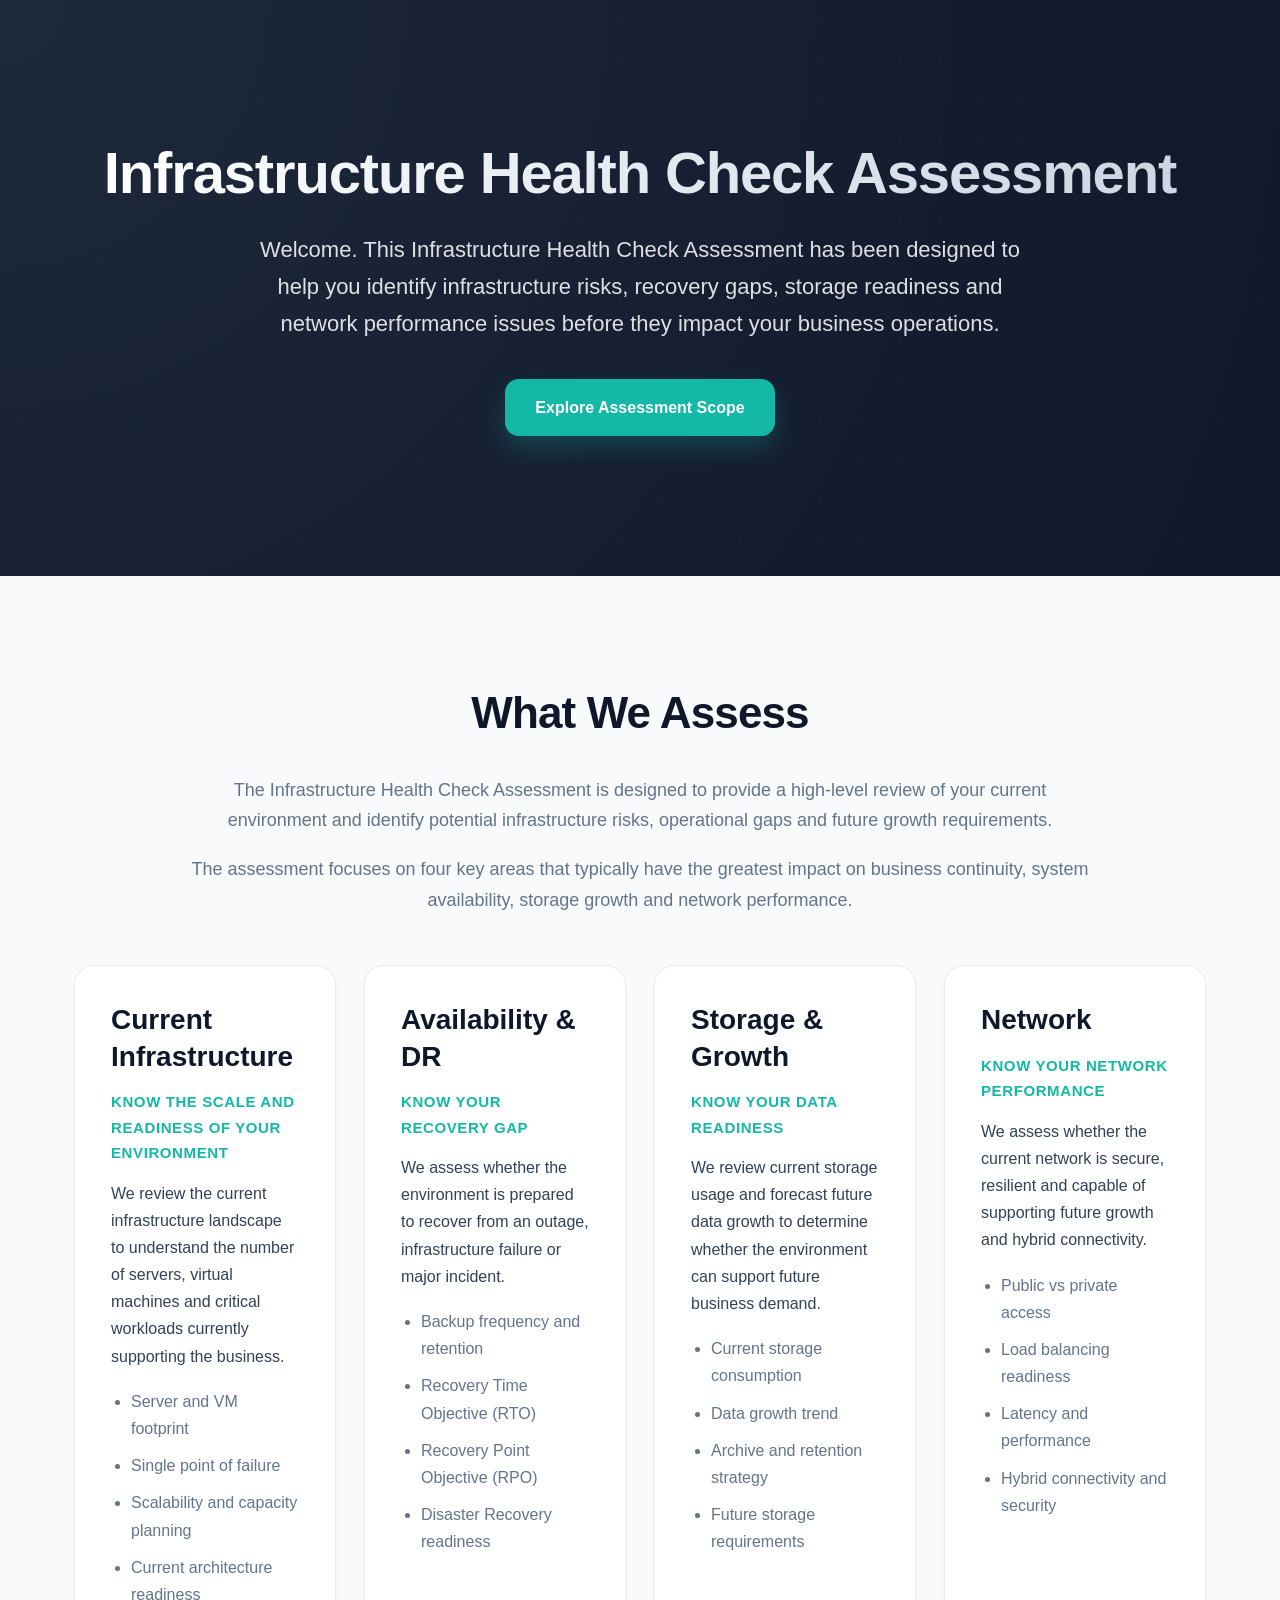
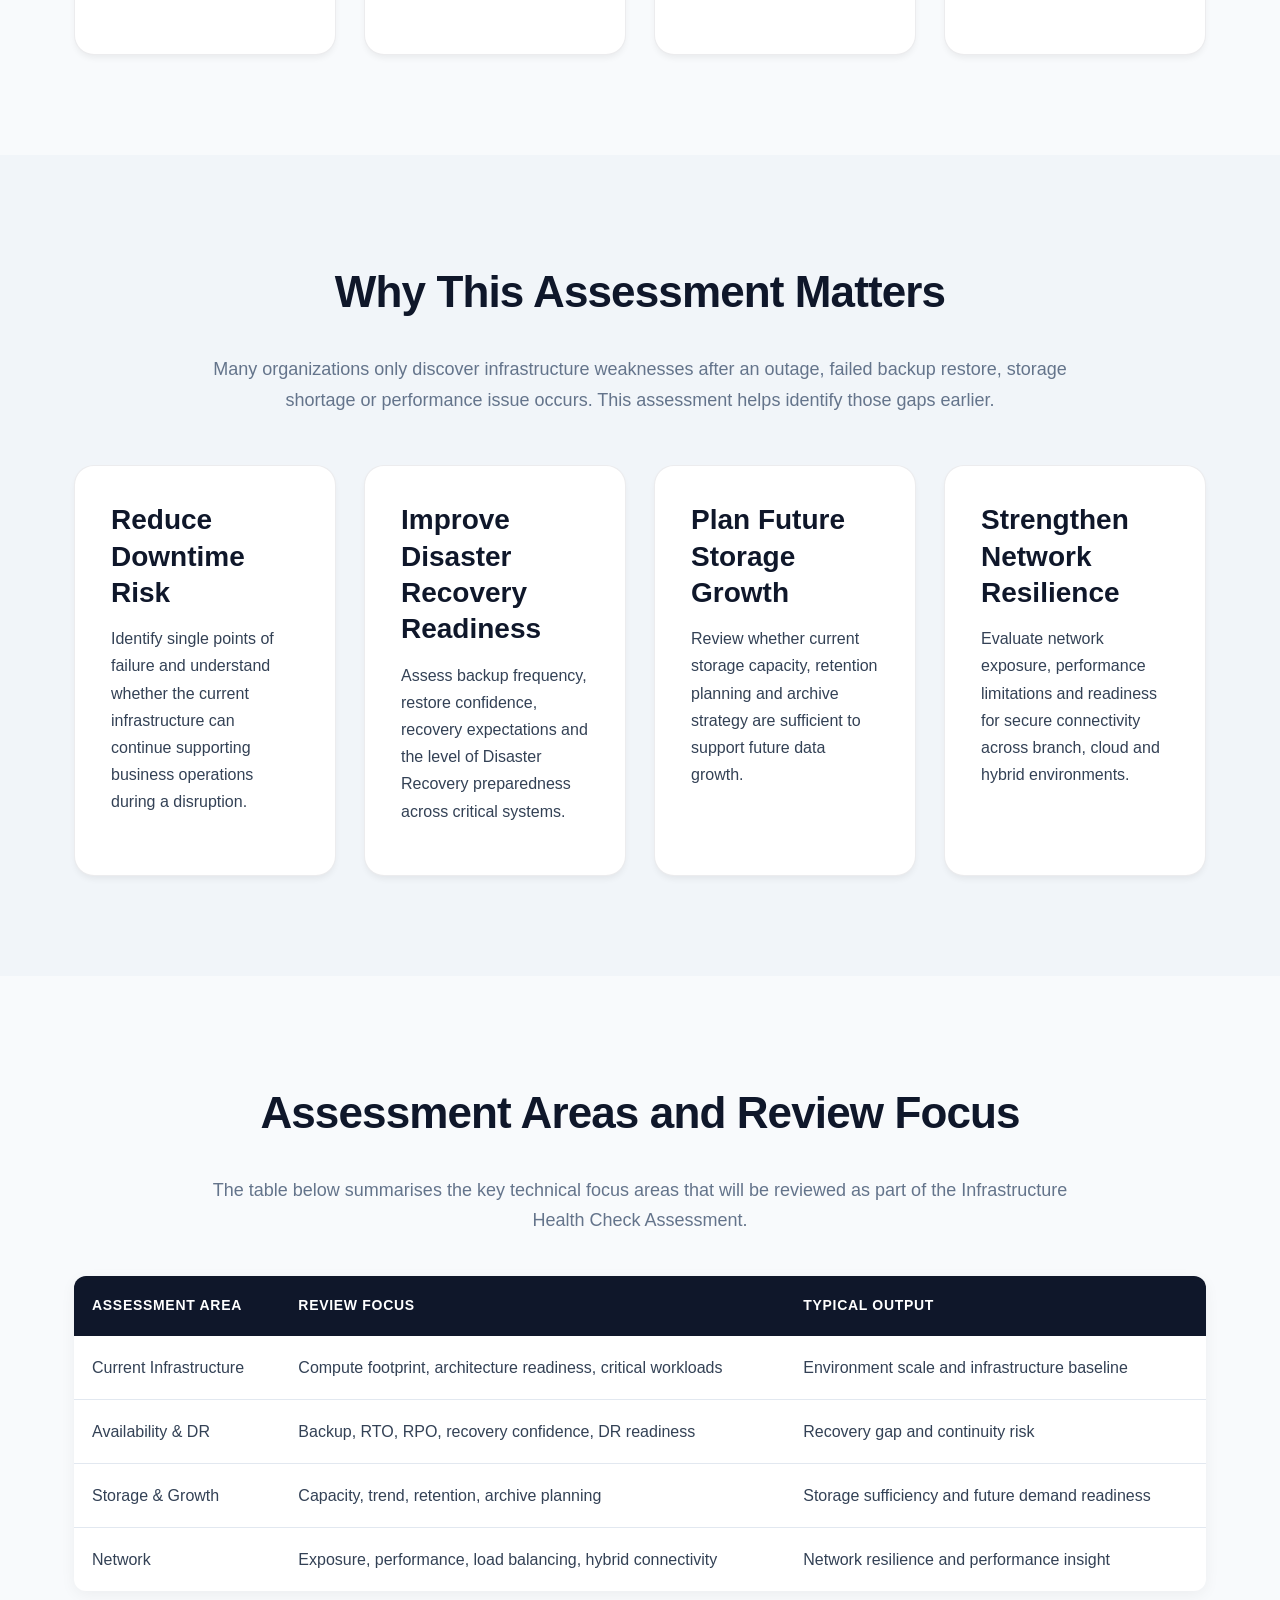
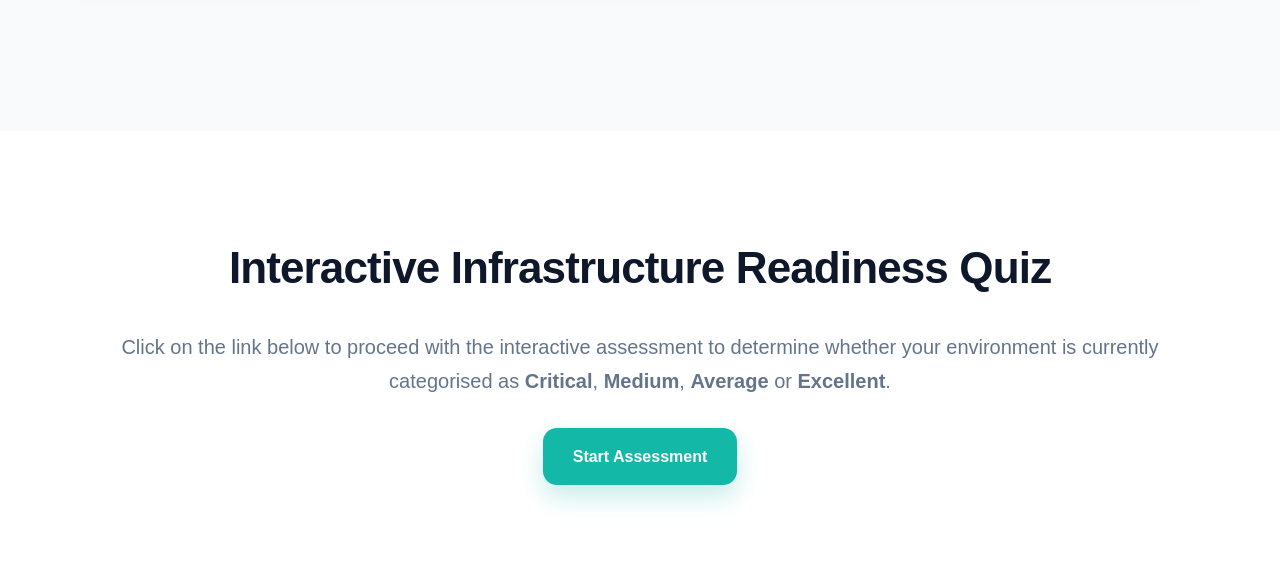
==== index.html @ fb591230 "Add files via upload" ====
<!DOCTYPE html>
<html lang="en">
<head>
  <meta charset="UTF-8" />
  <meta name="viewport" content="width=device-width, initial-scale=1.0" />
  <title>Infrastructure Health Check Assessment</title>
  <link rel="stylesheet" href="style.css?v=4" />
</head>
<body>

  <!-- Hero Section -->
  <section class="hero">
    <div class="container">
      <h1>Infrastructure Health Check Assessment</h1>
      <p>
        Welcome. This Infrastructure Health Check Assessment has been designed to help you identify infrastructure risks,
        recovery gaps, storage readiness and network performance issues before they impact your business operations.
      </p>
      <a href="#overview" class="btn">Explore Assessment Scope</a>
    </div>
  </section>

  <!-- Overview Section -->
  <section id="overview" class="section">
    <div class="container">
      <h2>What We Assess</h2>

      <p class="intro-text">
        The Infrastructure Health Check Assessment is designed to provide a
        high-level review of your current environment and identify potential
        infrastructure risks, operational gaps and future growth requirements.
      </p>

      <p class="intro-text">
        The assessment focuses on four key areas that typically have the
        greatest impact on business continuity, system availability, storage
        growth and network performance.
      </p>

      <div class="cards">
        <div class="card">
          <h3>Current Infrastructure</h3>
          <p class="subtitle">Know the scale and readiness of your environment</p>
          <p>
            We review the current infrastructure landscape to understand the
            number of servers, virtual machines and critical workloads currently
            supporting the business.
          </p>
          <ul>
            <li>Server and VM footprint</li>
            <li>Single point of failure</li>
            <li>Scalability and capacity planning</li>
            <li>Current architecture readiness</li>
          </ul>
        </div>

        <div class="card">
          <h3>Availability &amp; DR</h3>
          <p class="subtitle">Know your recovery gap</p>
          <p>
            We assess whether the environment is prepared to recover from an
            outage, infrastructure failure or major incident.
          </p>
          <ul>
            <li>Backup frequency and retention</li>
            <li>Recovery Time Objective (RTO)</li>
            <li>Recovery Point Objective (RPO)</li>
            <li>Disaster Recovery readiness</li>
          </ul>
        </div>

        <div class="card">
          <h3>Storage &amp; Growth</h3>
          <p class="subtitle">Know your data readiness</p>
          <p>
            We review current storage usage and forecast future data growth to
            determine whether the environment can support future business demand.
          </p>
          <ul>
            <li>Current storage consumption</li>
            <li>Data growth trend</li>
            <li>Archive and retention strategy</li>
            <li>Future storage requirements</li>
          </ul>
        </div>

        <div class="card">
          <h3>Network</h3>
          <p class="subtitle">Know your network performance</p>
          <p>
            We assess whether the current network is secure, resilient and
            capable of supporting future growth and hybrid connectivity.
          </p>
          <ul>
            <li>Public vs private access</li>
            <li>Load balancing readiness</li>
            <li>Latency and performance</li>
            <li>Hybrid connectivity and security</li>
          </ul>
        </div>
      </div>
    </div>
  </section>

  <!-- Why This Matters -->
  <section class="section dark">
    <div class="container">
      <h2>Why This Assessment Matters</h2>

      <p class="intro-text">
        Many organizations only discover infrastructure weaknesses after an
        outage, failed backup restore, storage shortage or performance issue
        occurs. This assessment helps identify those gaps earlier.
      </p>

      <div class="cards">
        <div class="card dark-card">
          <h3>Reduce Downtime Risk</h3>
          <p>
            Identify single points of failure and understand whether the current
            infrastructure can continue supporting business operations during a
            disruption.
          </p>
        </div>

        <div class="card dark-card">
          <h3>Improve Disaster Recovery Readiness</h3>
          <p>
            Assess backup frequency, restore confidence, recovery expectations
            and the level of Disaster Recovery preparedness across critical
            systems.
          </p>
        </div>

        <div class="card dark-card">
          <h3>Plan Future Storage Growth</h3>
          <p>
            Review whether current storage capacity, retention planning and
            archive strategy are sufficient to support future data growth.
          </p>
        </div>

        <div class="card dark-card">
          <h3>Strengthen Network Resilience</h3>
          <p>
            Evaluate network exposure, performance limitations and readiness for
            secure connectivity across branch, cloud and hybrid environments.
          </p>
        </div>
      </div>
    </div>
  </section>

  <!-- Assessment Summary Table -->
  <section class="section">
    <div class="container">
      <h2>Assessment Areas and Review Focus</h2>

      <p class="intro-text">
        The table below summarises the key technical focus areas that will be
        reviewed as part of the Infrastructure Health Check Assessment.
      </p>

      <table class="comparison-table">
        <thead>
          <tr>
            <th>Assessment Area</th>
            <th>Review Focus</th>
            <th>Typical Output</th>
          </tr>
        </thead>
        <tbody>
          <tr>
            <td>Current Infrastructure</td>
            <td>Compute footprint, architecture readiness, critical workloads</td>
            <td>Environment scale and infrastructure baseline</td>
          </tr>
          <tr>
            <td>Availability &amp; DR</td>
            <td>Backup, RTO, RPO, recovery confidence, DR readiness</td>
            <td>Recovery gap and continuity risk</td>
          </tr>
          <tr>
            <td>Storage &amp; Growth</td>
            <td>Capacity, trend, retention, archive planning</td>
            <td>Storage sufficiency and future demand readiness</td>
          </tr>
          <tr>
            <td>Network</td>
            <td>Exposure, performance, load balancing, hybrid connectivity</td>
            <td>Network resilience and performance insight</td>
          </tr>
        </tbody>
      </table>
    </div>
  </section>

  <!-- Interactive Quiz Intro -->
  <section id="quiz" class="section assessment">
    <div class="container">
      <h2>Interactive Infrastructure Readiness Quiz</h2>
      <p>
        Click on the link below to proceed with the interactive assessment to determine whether your
        environment is currently categorised as <strong>Critical</strong>,
        <strong>Medium</strong>, <strong>Average</strong> or
        <strong>Excellent</strong>.
      </p>

    <div style="text-align:center; margin-top:30px;">
    <div class="quiz-button-wrapper">  
      <a href="./quiz.html" class="btn">Start Assessment</a>
</div>

</div>
    </div>
  </section>

</body>
</html>
---- style.css ----
:root {
  --primary: #0f172a;
  --accent: #14b8a6;
  --accent-dark: #0f766e;
  --text-main: #334155;
  --text-soft: #64748b;
  --bg-light: #f8fafc;
  --bg-section: #f1f5f9;
  --white: #ffffff;
  --border-soft: rgba(15, 23, 42, 0.08);
  --border-strong: #e2e8f0;
  --shadow-soft: 0 10px 30px rgba(15, 23, 42, 0.06);
  --shadow-card: 0 20px 40px rgba(15, 23, 42, 0.08);
  --danger: #dc2626;
  --warning: #ea580c;
  --average: #ca8a04;
  --success: #16a34a;
}

* {
  box-sizing: border-box;
}

html {
  scroll-behavior: smooth;
}

body {
  margin: 0;
  font-family: 'Inter', -apple-system, BlinkMacSystemFont, "Segoe UI", Roboto, sans-serif;
  background: var(--bg-light);
  color: var(--text-main);
  line-height: 1.7;
  -webkit-font-smoothing: antialiased;
  text-rendering: optimizeLegibility;
}

.container {
  max-width: 1180px;
  margin: 0 auto;
  padding: 0 24px;
}

.section {
  padding: 100px 20px;
}

.section h2 {
  text-align: center;
  font-size: 44px;
  font-weight: 800;
  letter-spacing: -0.02em;
  margin: 0 0 24px;
  color: var(--primary);
}

.intro-text {
  max-width: 900px;
  margin: 0 auto 18px;
  text-align: center;
  color: var(--text-soft);
  font-size: 18px;
}

.cards {
  display: grid;
  grid-template-columns: repeat(auto-fit, minmax(260px, 1fr));
  gap: 28px;
  margin-top: 50px;
}

/* --- Hero Section --- */
.hero {
  background: radial-gradient(circle at top left, #1e293b, #0f172a);
  color: var(--white);
  padding: 140px 20px;
  text-align: center;
  position: relative;
  overflow: hidden;
}

.hero::after {
  content: "";
  position: absolute;
  inset: 0;
  background-image: radial-gradient(rgba(20, 184, 166, 0.1) 1px, transparent 1px);
  background-size: 40px 40px;
  opacity: 0.3;
}

.hero .container {
  position: relative;
  z-index: 1;
}

.hero h1 {
  font-size: 58px;
  font-weight: 800;
  letter-spacing: -0.02em;
  line-height: 1.15;
  margin: 0 0 24px;
  background: linear-gradient(to right, #ffffff, #cbd5e1);
  -webkit-background-clip: text;
  -webkit-text-fill-color: transparent;
}

.hero p {
  max-width: 760px;
  margin: 0 auto 36px;
  font-size: 22px;
  color: rgba(255, 255, 255, 0.86);
}

/* --- Buttons --- */
.btn {
  display: inline-flex;
  align-items: center;
  justify-content: center;
  min-width: 120px;
  padding: 15px 30px;
  border: none;
  border-radius: 14px;
  background: var(--accent);
  color: var(--white);
  text-decoration: none;
  font-weight: 700;
  font-size: 16px;
  cursor: pointer;
  transition: all 0.25s ease;
  box-shadow: 0 12px 24px rgba(20, 184, 166, 0.24);
}

.btn:hover {
  transform: translateY(-2px);
  background: var(--accent-dark);
}

.btn-secondary {
  background: var(--white);
  color: var(--primary);
  border: 1.5px solid var(--border-strong);
  box-shadow: 0 8px 20px rgba(15, 23, 42, 0.06);
}

.btn-secondary:hover {
  background: #f8fafc;
  border-color: #cbd5e1;
  transform: translateY(-2px);
}

/* --- Cards --- */
.card {
  background: var(--white);
  padding: 36px;
  border-radius: 20px;
  border: 1px solid var(--border-soft);
  box-shadow: 0 4px 6px -1px rgba(0, 0, 0, 0.06);
  transition: all 0.35s cubic-bezier(0.4, 0, 0.2, 1);
  position: relative;
}

.card::before {
  content: "";
  position: absolute;
  inset: 0 0 auto 0;
  height: 4px;
  background: var(--accent);
  border-radius: 20px 20px 0 0;
  opacity: 0;
  transition: opacity 0.3s;
}

.card:hover {
  transform: translateY(-8px);
  box-shadow: 0 20px 25px -5px rgba(15, 23, 42, 0.12);
}

.card:hover::before {
  opacity: 1;
}

.card h3 {
  margin: 0 0 14px;
  color: var(--primary);
  font-size: 28px;
  line-height: 1.3;
}

.card p {
  color: var(--text-main);
  margin: 0 0 14px;
}

.subtitle {
  color: var(--accent) !important;
  font-weight: 700;
  font-size: 15px;
  text-transform: uppercase;
  letter-spacing: 0.04em;
  margin-bottom: 18px;
}

.card ul {
  margin: 18px 0 0;
  padding-left: 20px;
  color: var(--text-soft);
}

.card ul li {
  margin-bottom: 10px;
}

/* --- Alternate Section --- */
.dark {
  background: var(--bg-section);
  color: var(--primary);
}

.dark-card {
  background: var(--white);
  color: var(--primary);
}

.dark-card h3 {
  color: var(--primary);
}

/* --- Table --- */
.comparison-table {
  width: 100%;
  border-collapse: collapse;
  margin: 40px 0;
  background: var(--white);
  border-radius: 12px;
  overflow: hidden;
  box-shadow: 0 4px 15px rgba(0, 0, 0, 0.05);
}

.comparison-table th {
  background: var(--primary);
  color: var(--white);
  padding: 18px;
  text-align: left;
  font-size: 14px;
  text-transform: uppercase;
  letter-spacing: 0.05em;
}

.comparison-table td {
  padding: 18px;
  border-bottom: 1px solid var(--border-strong);
  color: var(--text-main);
}

.comparison-table tr:last-child td {
  border-bottom: none;
}

/* --- Assessment Section --- */
.assessment {
  text-align: center;
  background: var(--white);
}

.assessment p {
  font-size: 20px;
  margin-bottom: 30px;
  color: var(--text-soft);
}

/* --- Quiz UI --- */
#readiness-quiz {
  background: var(--white);
  max-width: 760px;
  margin: 40px auto 0;
  padding: 40px;
  border-radius: 24px;
  text-align: left;
  box-shadow: var(--shadow-card);
  border: 1px solid var(--border-soft);
}

.quiz-progress-wrap {
  display: flex;
  align-items: center;
  justify-content: space-between;
  gap: 16px;
  margin-bottom: 28px;
  color: var(--text-soft);
  font-size: 16px;
  font-weight: 600;
}

.quiz-page-header {
  display: flex;
  align-items: center;
  justify-content: center;
  position: relative;
  margin-bottom: 24px;
}

.quiz-page-header h2 {
  width: 100%;
  text-align: center;
  margin: 0;
}

.home-btn {
   position: static;
   width: auto;
   height: auto;
   padding: 10px 18px;
   font-size: 15px;
   border-radius: 14px;
}

.quiz-card {
  background: transparent;
}

#quiz-question-title {
  margin: 0 0 24px;
  color: var(--primary);
  font-size: 30px;
  line-height: 1.35;
  font-weight: 800;
}

#quiz-options {
  display: flex;
  flex-direction: column;
  gap: 14px;
}

.quiz-option {
  display: block;
  width: 100%;
  padding: 18px 20px;
  border: 2px solid var(--border-strong);
  border-radius: 16px;
  cursor: pointer;
  transition: all 0.2s ease;
  background: var(--white);
  color: var(--text-main);
  font-size: 17px;
  font-weight: 500;
}

.quiz-option:hover {
  border-color: var(--accent);
  background: rgba(20, 184, 166, 0.05);
  transform: translateX(4px);
}

.quiz-option.selected {
  border-color: var(--accent);
  background: rgba(20, 184, 166, 0.08);
  color: var(--primary);
  font-weight: 700;
}

.quiz-nav {
  display: flex;
  justify-content: flex-start;
  gap: 14px;
  margin-top: 28px;
  flex-wrap: wrap;
}

/* --- Result Section --- */
.result-card {
  max-width: 820px;
  margin: 0 auto;
  background: var(--white);
  border-radius: 24px;
  padding: 40px;
  box-shadow: var(--shadow-card);
  text-align: left;
  border: 1px solid var(--border-soft);
}

.result-badge {
  display: inline-flex;
  align-items: center;
  justify-content: center;
  min-width: 130px;
  padding: 10px 18px;
  border-radius: 999px;
  font-size: 14px;
  font-weight: 800;
  letter-spacing: 0.05em;
  margin-bottom: 18px;
  color: var(--white);
}

.result-badge.critical {
  background: var(--danger);
}

.result-badge.medium {
  background: var(--warning);
}

.result-badge.average {
  background: var(--average);
}

.result-badge.excellent {
  background: var(--success);
}

.result-card h3 {
  margin: 0 0 20px;
  color: var(--primary);
  font-size: 30px;
  line-height: 1.3;
}

.result-title {
  text-align: center;
  font-size: 34px;
  font-weight: 800;
  margin-bottom: 28px;
}

.result-text {
  color: var(--text-main);
  font-size: 18px;
  line-height: 1.9;
  margin-bottom: 28px;
}

.result-recommendation {
  background: rgba(20, 184, 166, 0.08);
  border-left: 5px solid var(--accent);
  padding: 22px;
  border-radius: 12px;
  color: var(--text-main);
  line-height: 1.8;
  margin-bottom: 28px;
}

.result-actions {
  display: flex;
  justify-content: flex-start;
  align-items: center;
  gap: 14px;
  margin-top: 20px;
  flex-wrap: wrap;
}

/* --- Responsive --- */
@media (max-width: 768px) {
  .quiz-page-header {
    display: flex;
    flex-direction: column;
    align-items: flex-start;
    gap: 14px;
    margin-bottom: 24px;
  }

  .hero h1 {
    font-size: 40px;
  }

  .hero p {
    font-size: 18px;
  }

  .section {
    padding: 70px 20px;
  }

  .section h2 {
    font-size: 32px;
  }

  .intro-text {
    font-size: 16px;
  }

  .card {
    padding: 28px;
  }

  .card h3 {
    font-size: 24px;
  }

  #readiness-quiz {
    padding: 24px;
    border-radius: 20px;
  }

  .quiz-progress-wrap {
    font-size: 15px;
    margin-bottom: 22px;
  }

  #quiz-question-title {
    font-size: 24px;
    margin-bottom: 20px;
  }

  .quiz-option {
    padding: 16px 18px;
    font-size: 16px;
    border-radius: 14px;
  }

  .quiz-nav {
    gap: 12px;
  }

  .btn {
    min-width: 110px;
    padding: 14px 22px;
    font-size: 15px;
  }

  .result-card {
    padding: 24px;
    border-radius: 20px;
  }

  .result-card h3 {
    font-size: 24px;
  }

  .result-text {
    font-size: 16px;
    line-height: 1.8;
  }

  .result-recommendation {
    padding: 18px;
  }
}
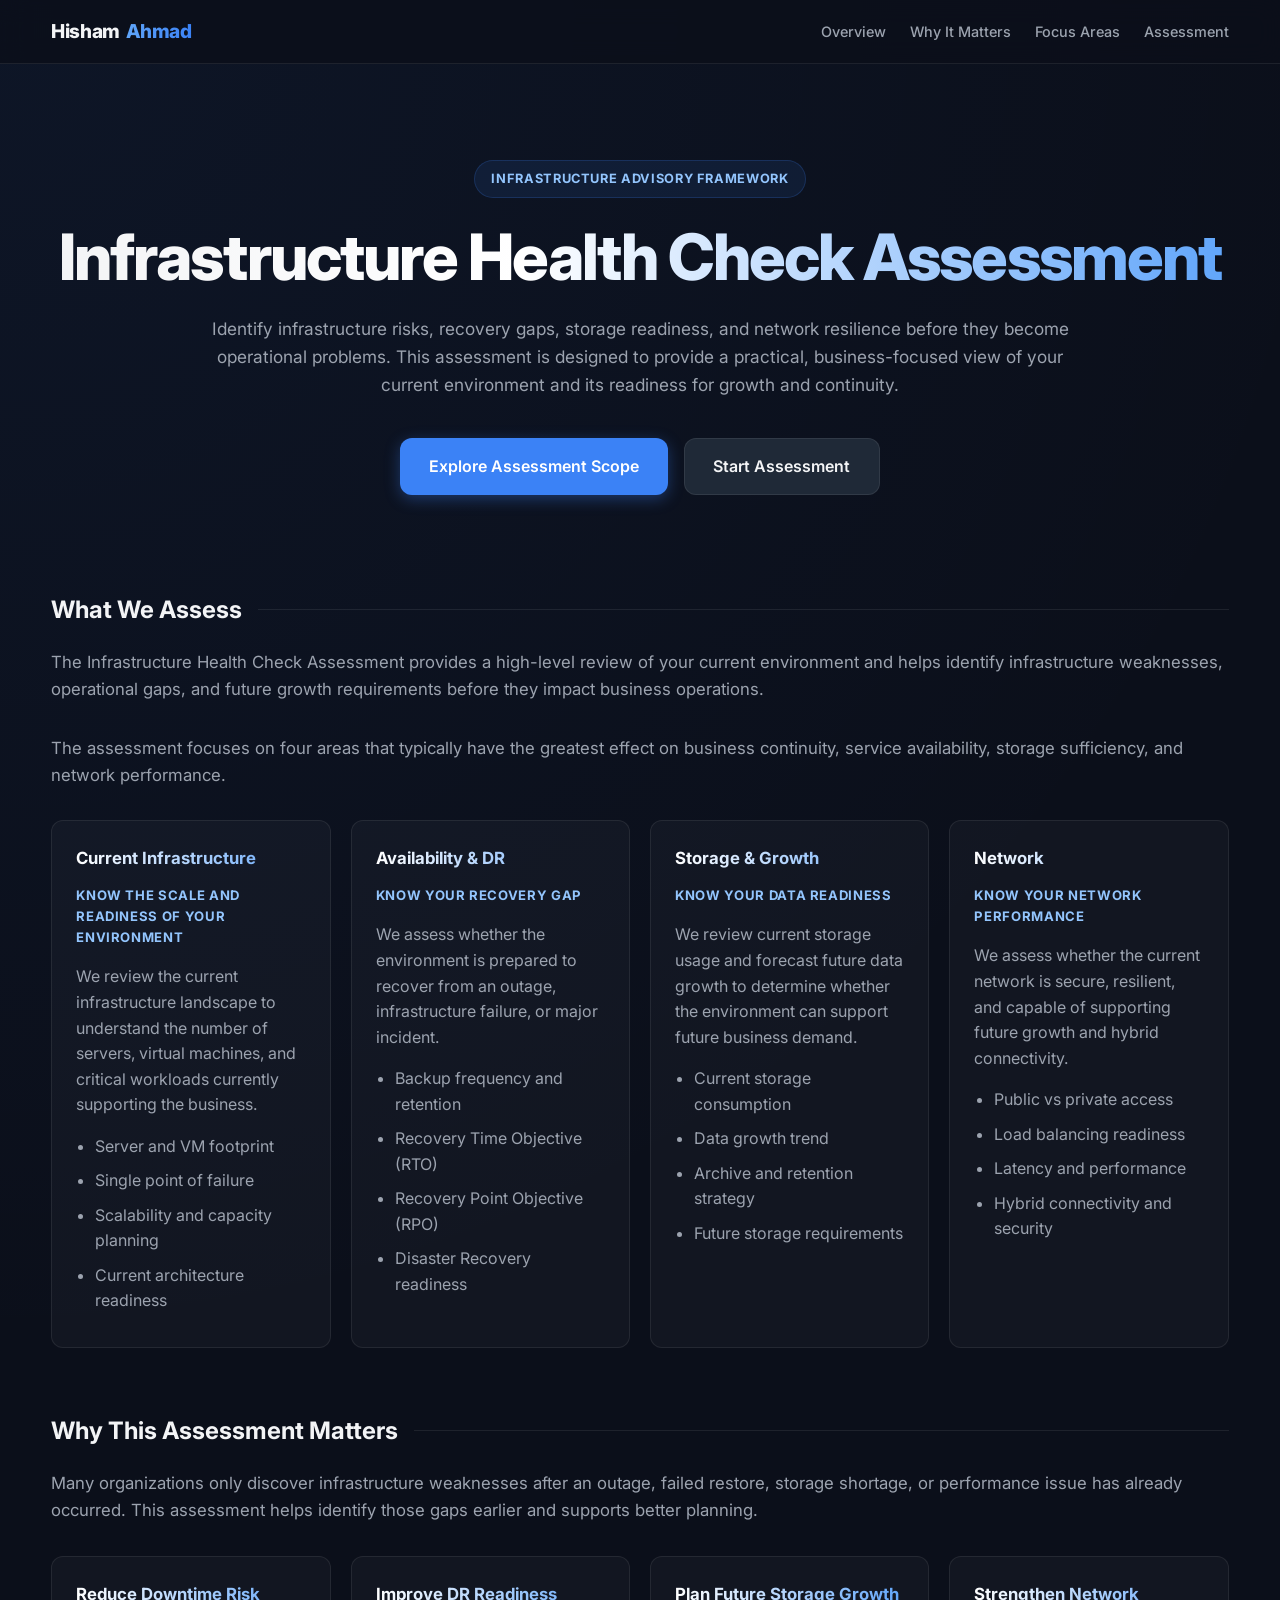
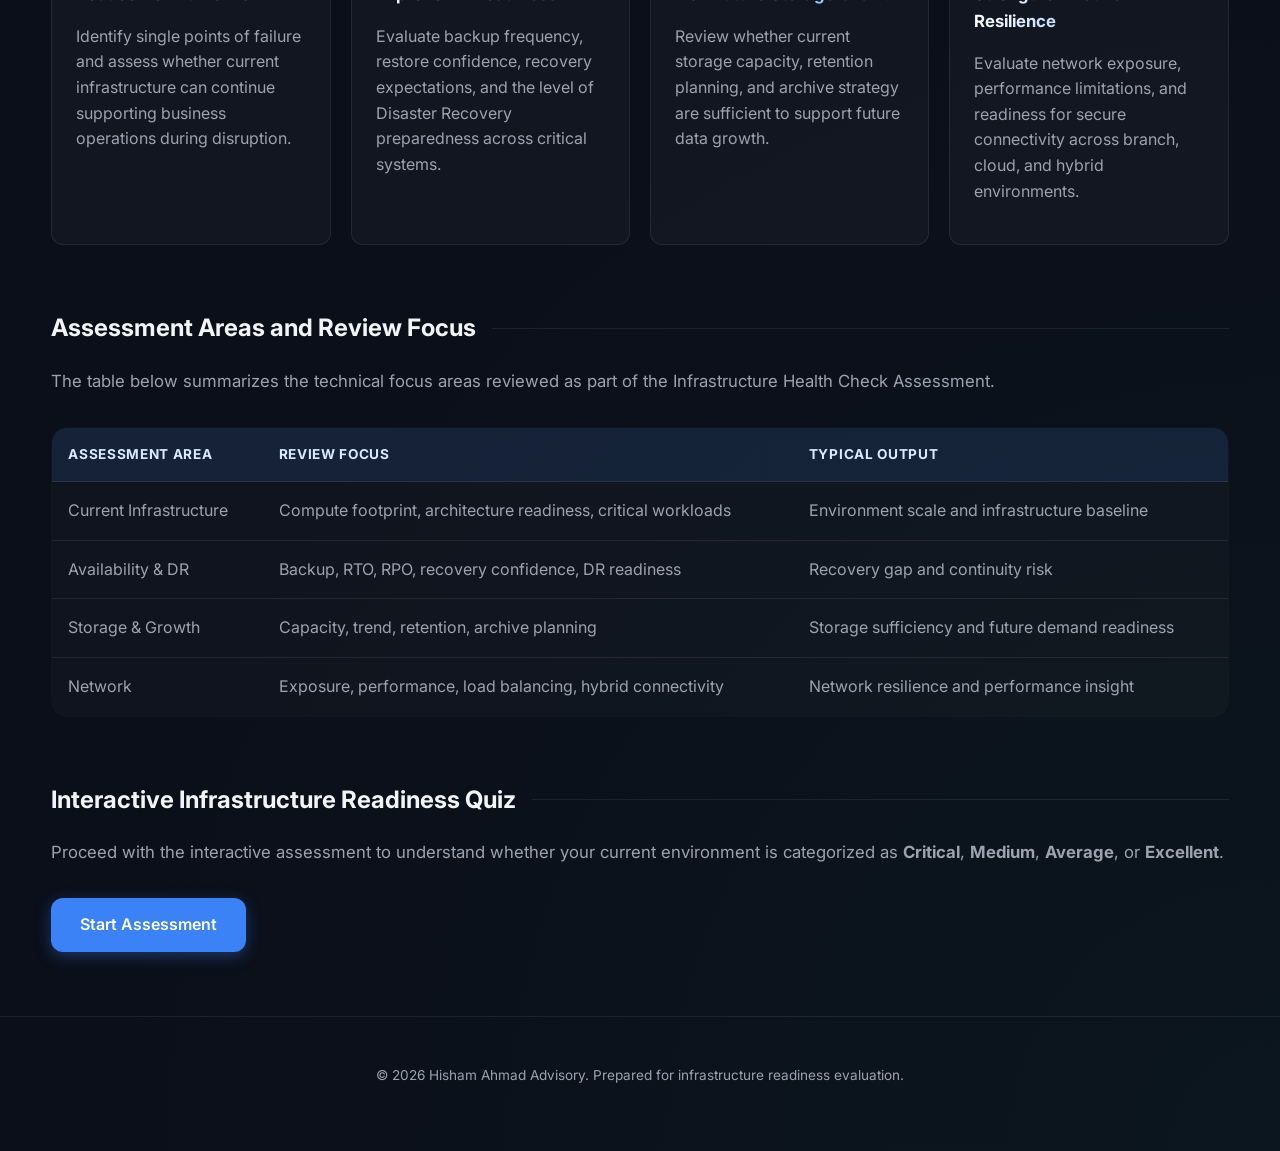
==== commit 31d36c80: "Update index.html" ====
--- a/index.html
+++ b/index.html
@@ -4,37 +4,64 @@
   <meta charset="UTF-8" />
   <meta name="viewport" content="width=device-width, initial-scale=1.0" />
   <title>Infrastructure Health Check Assessment</title>
-  <link rel="stylesheet" href="style.css?v=4" />
+
+  <link rel="preconnect" href="https://fonts.googleapis.com">
+  <link rel="preconnect" href="https://fonts.gstatic.com" crossorigin>
+  <link href="https://fonts.googleapis.com/css2?family=Inter:wght@300;400;500;600;700;800&display=swap" rel="stylesheet">
+
+  <link rel="stylesheet" href="style.css?v=10" />
 </head>
 <body>
 
-  <!-- Hero Section -->
-  <section class="hero">
+  <nav class="navbar">
+    <div class="container nav-inner">
+      <a href="/" class="brand-link">
+        <span class="brand-white">Hisham</span>
+        <span class="brand-blue">Ahmad</span>
+      </a>
+
+      <div class="nav-links">
+        <a href="#overview">Overview</a>
+        <a href="#importance">Why It Matters</a>
+        <a href="#focus">Focus Areas</a>
+        <a href="#quiz">Assessment</a>
+      </div>
+    </div>
+  </nav>
+
+  <header class="hero">
     <div class="container">
+      <span class="badge-top">Infrastructure Advisory Framework</span>
       <h1>Infrastructure Health Check Assessment</h1>
       <p>
-        Welcome. This Infrastructure Health Check Assessment has been designed to help you identify infrastructure risks,
-        recovery gaps, storage readiness and network performance issues before they impact your business operations.
-      </p>
-      <a href="#overview" class="btn">Explore Assessment Scope</a>
+        Identify infrastructure risks, recovery gaps, storage readiness, and network resilience
+        before they become operational problems. This assessment is designed to provide a practical,
+        business-focused view of your current environment and its readiness for growth and continuity.
+      </p>
+      <div class="hero-actions">
+        <a href="#overview" class="btn btn-primary">Explore Assessment Scope</a>
+        <a href="#quiz" class="btn btn-secondary">Start Assessment</a>
+      </div>
     </div>
-  </section>
-
-  <!-- Overview Section -->
-  <section id="overview" class="section">
-    <div class="container">
-      <h2>What We Assess</h2>
-
-      <p class="intro-text">
-        The Infrastructure Health Check Assessment is designed to provide a
-        high-level review of your current environment and identify potential
-        infrastructure risks, operational gaps and future growth requirements.
-      </p>
-
-      <p class="intro-text">
-        The assessment focuses on four key areas that typically have the
-        greatest impact on business continuity, system availability, storage
-        growth and network performance.
+  </header>
+
+  <main class="container">
+
+    <section id="overview">
+      <div class="domain-header">
+        <h2>What We Assess</h2>
+        <div class="domain-line"></div>
+      </div>
+
+      <p class="section-intro">
+        The Infrastructure Health Check Assessment provides a high-level review of your current
+        environment and helps identify infrastructure weaknesses, operational gaps, and future
+        growth requirements before they impact business operations.
+      </p>
+
+      <p class="section-intro">
+        The assessment focuses on four areas that typically have the greatest effect on business
+        continuity, service availability, storage sufficiency, and network performance.
       </p>
 
       <div class="cards">
@@ -42,9 +69,8 @@
           <h3>Current Infrastructure</h3>
           <p class="subtitle">Know the scale and readiness of your environment</p>
           <p>
-            We review the current infrastructure landscape to understand the
-            number of servers, virtual machines and critical workloads currently
-            supporting the business.
+            We review the current infrastructure landscape to understand the number of servers,
+            virtual machines, and critical workloads currently supporting the business.
           </p>
           <ul>
             <li>Server and VM footprint</li>
@@ -58,8 +84,8 @@
           <h3>Availability &amp; DR</h3>
           <p class="subtitle">Know your recovery gap</p>
           <p>
-            We assess whether the environment is prepared to recover from an
-            outage, infrastructure failure or major incident.
+            We assess whether the environment is prepared to recover from an outage,
+            infrastructure failure, or major incident.
           </p>
           <ul>
             <li>Backup frequency and retention</li>
@@ -73,8 +99,8 @@
           <h3>Storage &amp; Growth</h3>
           <p class="subtitle">Know your data readiness</p>
           <p>
-            We review current storage usage and forecast future data growth to
-            determine whether the environment can support future business demand.
+            We review current storage usage and forecast future data growth to determine
+            whether the environment can support future business demand.
           </p>
           <ul>
             <li>Current storage consumption</li>
@@ -88,8 +114,8 @@
           <h3>Network</h3>
           <p class="subtitle">Know your network performance</p>
           <p>
-            We assess whether the current network is secure, resilient and
-            capable of supporting future growth and hybrid connectivity.
+            We assess whether the current network is secure, resilient, and capable of
+            supporting future growth and hybrid connectivity.
           </p>
           <ul>
             <li>Public vs private access</li>
@@ -99,66 +125,64 @@
           </ul>
         </div>
       </div>
-    </div>
-  </section>
-
-  <!-- Why This Matters -->
-  <section class="section dark">
-    <div class="container">
-      <h2>Why This Assessment Matters</h2>
-
-      <p class="intro-text">
-        Many organizations only discover infrastructure weaknesses after an
-        outage, failed backup restore, storage shortage or performance issue
-        occurs. This assessment helps identify those gaps earlier.
-      </p>
-
-      <div class="cards">
-        <div class="card dark-card">
+    </section>
+
+    <section id="importance">
+      <div class="domain-header">
+        <h2>Why This Assessment Matters</h2>
+        <div class="domain-line"></div>
+      </div>
+
+      <p class="section-intro">
+        Many organizations only discover infrastructure weaknesses after an outage, failed restore,
+        storage shortage, or performance issue has already occurred. This assessment helps identify
+        those gaps earlier and supports better planning.
+      </p>
+
+      <div class="feature-grid">
+        <div class="feature-card">
           <h3>Reduce Downtime Risk</h3>
           <p>
-            Identify single points of failure and understand whether the current
-            infrastructure can continue supporting business operations during a
-            disruption.
-          </p>
-        </div>
-
-        <div class="card dark-card">
-          <h3>Improve Disaster Recovery Readiness</h3>
-          <p>
-            Assess backup frequency, restore confidence, recovery expectations
-            and the level of Disaster Recovery preparedness across critical
-            systems.
-          </p>
-        </div>
-
-        <div class="card dark-card">
+            Identify single points of failure and assess whether current infrastructure can continue
+            supporting business operations during disruption.
+          </p>
+        </div>
+
+        <div class="feature-card">
+          <h3>Improve DR Readiness</h3>
+          <p>
+            Evaluate backup frequency, restore confidence, recovery expectations, and the level of
+            Disaster Recovery preparedness across critical systems.
+          </p>
+        </div>
+
+        <div class="feature-card">
           <h3>Plan Future Storage Growth</h3>
           <p>
-            Review whether current storage capacity, retention planning and
-            archive strategy are sufficient to support future data growth.
-          </p>
-        </div>
-
-        <div class="card dark-card">
+            Review whether current storage capacity, retention planning, and archive strategy are
+            sufficient to support future data growth.
+          </p>
+        </div>
+
+        <div class="feature-card">
           <h3>Strengthen Network Resilience</h3>
           <p>
-            Evaluate network exposure, performance limitations and readiness for
-            secure connectivity across branch, cloud and hybrid environments.
-          </p>
-        </div>
-      </div>
-    </div>
-  </section>
-
-  <!-- Assessment Summary Table -->
-  <section class="section">
-    <div class="container">
-      <h2>Assessment Areas and Review Focus</h2>
-
-      <p class="intro-text">
-        The table below summarises the key technical focus areas that will be
-        reviewed as part of the Infrastructure Health Check Assessment.
+            Evaluate network exposure, performance limitations, and readiness for secure connectivity
+            across branch, cloud, and hybrid environments.
+          </p>
+        </div>
+      </div>
+    </section>
+
+    <section id="focus">
+      <div class="domain-header">
+        <h2>Assessment Areas and Review Focus</h2>
+        <div class="domain-line"></div>
+      </div>
+
+      <p class="section-intro">
+        The table below summarizes the technical focus areas reviewed as part of the
+        Infrastructure Health Check Assessment.
       </p>
 
       <table class="comparison-table">
@@ -192,28 +216,30 @@
           </tr>
         </tbody>
       </table>
-    </div>
-  </section>
-
-  <!-- Interactive Quiz Intro -->
-  <section id="quiz" class="section assessment">
-    <div class="container">
-      <h2>Interactive Infrastructure Readiness Quiz</h2>
-      <p>
-        Click on the link below to proceed with the interactive assessment to determine whether your
-        environment is currently categorised as <strong>Critical</strong>,
-        <strong>Medium</strong>, <strong>Average</strong> or
-        <strong>Excellent</strong>.
-      </p>
-
-    <div style="text-align:center; margin-top:30px;">
-    <div class="quiz-button-wrapper">  
-      <a href="./quiz.html" class="btn">Start Assessment</a>
-</div>
-
-</div>
-    </div>
-  </section>
+    </section>
+
+    <section id="quiz" class="assessment">
+      <div class="domain-header">
+        <h2>Interactive Infrastructure Readiness Quiz</h2>
+        <div class="domain-line"></div>
+      </div>
+
+      <p class="section-intro">
+        Proceed with the interactive assessment to understand whether your current environment is
+        categorized as <strong>Critical</strong>, <strong>Medium</strong>, <strong>Average</strong>,
+        or <strong>Excellent</strong>.
+      </p>
+
+      <div class="hero-actions" style="justify-content:flex-start;">
+        <a href="./quiz.html" class="btn btn-primary">Start Assessment</a>
+      </div>
+    </section>
+
+  </main>
+
+  <footer>
+    &copy; 2026 Hisham Ahmad Advisory. Prepared for infrastructure readiness evaluation.
+  </footer>
 
 </body>
 </html>
--- a/style.css
+++ b/style.css
@@ -1,24 +1,26 @@
 :root {
-  --primary: #0f172a;
-  --accent: #14b8a6;
-  --accent-dark: #0f766e;
-  --text-main: #334155;
-  --text-soft: #64748b;
-  --bg-light: #f8fafc;
-  --bg-section: #f1f5f9;
-  --white: #ffffff;
-  --border-soft: rgba(15, 23, 42, 0.08);
-  --border-strong: #e2e8f0;
-  --shadow-soft: 0 10px 30px rgba(15, 23, 42, 0.06);
-  --shadow-card: 0 20px 40px rgba(15, 23, 42, 0.08);
-  --danger: #dc2626;
-  --warning: #ea580c;
+  --bg: #0b0f1a;
+  --surface: #161b2a;
+  --surface-light: #1f2937;
+  --surface-soft: rgba(255,255,255,0.03);
+  --primary: #3b82f6;
+  --primary-glow: rgba(59, 130, 246, 0.35);
+  --success: #10b981;
+  --warning: #f59e0b;
+  --danger: #ef4444;
   --average: #ca8a04;
-  --success: #16a34a;
+  --text-main: #f3f4f6;
+  --text-muted: #9ca3af;
+  --border: rgba(255, 255, 255, 0.08);
+  --radius-lg: 20px;
+  --radius-md: 12px;
+  --max-width: 1200px;
+  --font: 'Inter', system-ui, -apple-system, sans-serif;
 }
 
 * {
   box-sizing: border-box;
+  outline: none;
 }
 
 html {
@@ -27,257 +29,345 @@
 
 body {
   margin: 0;
-  font-family: 'Inter', -apple-system, BlinkMacSystemFont, "Segoe UI", Roboto, sans-serif;
-  background: var(--bg-light);
+  font-family: var(--font);
+  background-color: var(--bg);
+  background-image:
+    radial-gradient(circle at 0% 0%, rgba(59, 130, 246, 0.06) 0%, transparent 45%),
+    radial-gradient(circle at 100% 100%, rgba(16, 185, 129, 0.04) 0%, transparent 40%);
   color: var(--text-main);
-  line-height: 1.7;
-  -webkit-font-smoothing: antialiased;
-  text-rendering: optimizeLegibility;
+  line-height: 1.6;
+  overflow-x: hidden;
+}
+
+a {
+  text-decoration: none;
+  color: inherit;
 }
 
 .container {
-  max-width: 1180px;
+  width: min(92%, var(--max-width));
   margin: 0 auto;
-  padding: 0 24px;
-}
-
-.section {
-  padding: 100px 20px;
-}
-
-.section h2 {
-  text-align: center;
-  font-size: 44px;
+}
+
+/* Navbar */
+.navbar {
+  position: sticky;
+  top: 0;
+  z-index: 1000;
+  background: rgba(11, 15, 26, 0.82);
+  backdrop-filter: blur(12px);
+  border-bottom: 1px solid var(--border);
+}
+
+.nav-inner {
+  display: flex;
+  justify-content: space-between;
+  align-items: center;
+  padding: 1rem 0;
+  gap: 1rem;
+}
+
+.brand-link {
+  display: inline-flex;
+  align-items: center;
+  gap: 0.35rem;
+  font-size: 1.2rem;
   font-weight: 800;
   letter-spacing: -0.02em;
-  margin: 0 0 24px;
-  color: var(--primary);
-}
-
-.intro-text {
-  max-width: 900px;
-  margin: 0 auto 18px;
+  text-decoration: none;
+}
+
+.brand-white {
+  color: #f3f4f6;
+}
+
+.brand-blue {
+  background: linear-gradient(90deg, #60a5fa 0%, #3b82f6 100%);
+  -webkit-background-clip: text;
+  -webkit-text-fill-color: transparent;
+}
+
+.nav-links {
+  display: flex;
+  gap: 1.5rem;
+  flex-wrap: wrap;
+}
+
+.nav-links a {
+  color: var(--text-muted);
+  font-size: 0.9rem;
+  font-weight: 500;
+  transition: color 0.2s;
+}
+
+.nav-links a:hover {
+  color: var(--text-main);
+}
+
+/* Hero */
+.hero {
+  padding: 6rem 0 4rem;
   text-align: center;
-  color: var(--text-soft);
-  font-size: 18px;
-}
-
+}
+
+.badge-top {
+  display: inline-block;
+  padding: 0.5rem 1rem;
+  background: rgba(59, 130, 246, 0.1);
+  border: 1px solid rgba(59, 130, 246, 0.2);
+  color: #93c5fd;
+  border-radius: 99rem;
+  font-size: 0.8rem;
+  font-weight: 700;
+  text-transform: uppercase;
+  letter-spacing: 0.05em;
+  margin-bottom: 1.5rem;
+}
+
+.hero h1 {
+  font-size: clamp(2.5rem, 6vw, 4rem);
+  font-weight: 800;
+  line-height: 1.08;
+  margin: 0 0 1.5rem;
+  letter-spacing: -0.03em;
+  background: linear-gradient(90deg, #f3f4f6 0%, #ffffff 40%, #60a5fa 100%);
+  -webkit-background-clip: text;
+  -webkit-text-fill-color: transparent;
+}
+
+.hero p {
+  font-size: 1.08rem;
+  color: var(--text-muted);
+  max-width: 860px;
+  margin: 0 auto 2.5rem;
+}
+
+.hero-actions {
+  display: flex;
+  gap: 1rem;
+  justify-content: center;
+  flex-wrap: wrap;
+}
+
+/* Buttons */
+.btn {
+  display: inline-flex;
+  align-items: center;
+  justify-content: center;
+  padding: 0.9rem 1.8rem;
+  border-radius: var(--radius-md);
+  font-weight: 600;
+  font-size: 1rem;
+  cursor: pointer;
+  transition: all 0.2s;
+  border: none;
+  text-decoration: none;
+}
+
+.btn-primary,
+.btn {
+  background: var(--primary);
+  color: white;
+  box-shadow: 0 4px 15px var(--primary-glow);
+}
+
+.btn-primary:hover,
+.btn:hover {
+  transform: translateY(-2px);
+  box-shadow: 0 8px 25px var(--primary-glow);
+}
+
+.btn-secondary {
+  background: var(--surface-light);
+  color: var(--text-main);
+  border: 1px solid var(--border);
+  box-shadow: none;
+}
+
+.btn-secondary:hover {
+  background: rgba(255,255,255,0.05);
+  transform: translateY(-2px);
+}
+
+section {
+  padding: 2rem 0;
+}
+
+.domain-header {
+  display: flex;
+  align-items: center;
+  gap: 1rem;
+  margin-bottom: 1.25rem;
+}
+
+.domain-header h2 {
+  font-size: 1.5rem;
+  margin: 0;
+  color: #f3f4f6;
+  white-space: nowrap;
+}
+
+.domain-line {
+  flex: 1;
+  height: 1px;
+  background: var(--border);
+}
+
+.section-intro {
+  color: var(--text-muted);
+  width: 100%;
+  max-width: none;
+  margin-bottom: 2rem;
+  font-size: 1.05rem;
+}
+
+.feature-grid,
 .cards {
   display: grid;
   grid-template-columns: repeat(auto-fit, minmax(260px, 1fr));
-  gap: 28px;
-  margin-top: 50px;
-}
-
-/* --- Hero Section --- */
-.hero {
-  background: radial-gradient(circle at top left, #1e293b, #0f172a);
-  color: var(--white);
-  padding: 140px 20px;
-  text-align: center;
-  position: relative;
-  overflow: hidden;
-}
-
-.hero::after {
-  content: "";
-  position: absolute;
-  inset: 0;
-  background-image: radial-gradient(rgba(20, 184, 166, 0.1) 1px, transparent 1px);
-  background-size: 40px 40px;
-  opacity: 0.3;
-}
-
-.hero .container {
-  position: relative;
-  z-index: 1;
-}
-
-.hero h1 {
-  font-size: 58px;
-  font-weight: 800;
-  letter-spacing: -0.02em;
-  line-height: 1.15;
-  margin: 0 0 24px;
-  background: linear-gradient(to right, #ffffff, #cbd5e1);
+  gap: 1.25rem;
+  margin-top: 1.5rem;
+}
+
+.feature-card,
+.card {
+  padding: 1.5rem;
+  background: var(--surface-soft);
+  border: 1px solid var(--border);
+  border-radius: var(--radius-md);
+  transition: transform 0.25s ease, background 0.25s ease;
+}
+
+.feature-card:hover,
+.card:hover {
+  transform: translateY(-4px);
+  background: rgba(255,255,255,0.05);
+}
+
+.feature-card h3,
+.card h3 {
+  font-size: 1.05rem;
+  margin-top: 0;
+  margin-bottom: 0.75rem;
+  display: flex;
+  align-items: center;
+  gap: 0.65rem;
+  font-weight: 700;
+  background: linear-gradient(90deg, #ffffff 0%, #60a5fa 100%);
   -webkit-background-clip: text;
   -webkit-text-fill-color: transparent;
 }
 
-.hero p {
-  max-width: 760px;
-  margin: 0 auto 36px;
-  font-size: 22px;
-  color: rgba(255, 255, 255, 0.86);
-}
-
-/* --- Buttons --- */
-.btn {
-  display: inline-flex;
-  align-items: center;
-  justify-content: center;
-  min-width: 120px;
-  padding: 15px 30px;
-  border: none;
-  border-radius: 14px;
-  background: var(--accent);
-  color: var(--white);
-  text-decoration: none;
+.feature-card p,
+.card p,
+.card ul,
+.card li,
+.intro-text {
+  color: var(--text-muted);
+}
+
+.subtitle {
+  color: #93c5fd !important;
   font-weight: 700;
-  font-size: 16px;
-  cursor: pointer;
-  transition: all 0.25s ease;
-  box-shadow: 0 12px 24px rgba(20, 184, 166, 0.24);
-}
-
-.btn:hover {
-  transform: translateY(-2px);
-  background: var(--accent-dark);
-}
-
-.btn-secondary {
-  background: var(--white);
-  color: var(--primary);
-  border: 1.5px solid var(--border-strong);
-  box-shadow: 0 8px 20px rgba(15, 23, 42, 0.06);
-}
-
-.btn-secondary:hover {
-  background: #f8fafc;
-  border-color: #cbd5e1;
-  transform: translateY(-2px);
-}
-
-/* --- Cards --- */
-.card {
-  background: var(--white);
-  padding: 36px;
-  border-radius: 20px;
-  border: 1px solid var(--border-soft);
-  box-shadow: 0 4px 6px -1px rgba(0, 0, 0, 0.06);
-  transition: all 0.35s cubic-bezier(0.4, 0, 0.2, 1);
-  position: relative;
-}
-
-.card::before {
-  content: "";
-  position: absolute;
-  inset: 0 0 auto 0;
-  height: 4px;
-  background: var(--accent);
-  border-radius: 20px 20px 0 0;
-  opacity: 0;
-  transition: opacity 0.3s;
-}
-
-.card:hover {
-  transform: translateY(-8px);
-  box-shadow: 0 20px 25px -5px rgba(15, 23, 42, 0.12);
-}
-
-.card:hover::before {
-  opacity: 1;
-}
-
-.card h3 {
-  margin: 0 0 14px;
-  color: var(--primary);
-  font-size: 28px;
-  line-height: 1.3;
-}
-
-.card p {
-  color: var(--text-main);
-  margin: 0 0 14px;
-}
-
-.subtitle {
-  color: var(--accent) !important;
-  font-weight: 700;
-  font-size: 15px;
+  font-size: 0.82rem;
   text-transform: uppercase;
-  letter-spacing: 0.04em;
-  margin-bottom: 18px;
+  letter-spacing: 0.05em;
+  margin-bottom: 0.85rem;
 }
 
 .card ul {
-  margin: 18px 0 0;
-  padding-left: 20px;
-  color: var(--text-soft);
-}
-
-.card ul li {
-  margin-bottom: 10px;
-}
-
-/* --- Alternate Section --- */
-.dark {
-  background: var(--bg-section);
-  color: var(--primary);
-}
-
-.dark-card {
-  background: var(--white);
-  color: var(--primary);
-}
-
-.dark-card h3 {
-  color: var(--primary);
-}
-
-/* --- Table --- */
+  margin: 1rem 0 0;
+  padding-left: 1.2rem;
+}
+
+.card li {
+  margin-bottom: 0.55rem;
+}
+
+.mini-note {
+  font-size: 0.92rem;
+  color: var(--text-muted);
+  margin-top: 1rem;
+}
+
+/* Table */
 .comparison-table {
   width: 100%;
   border-collapse: collapse;
-  margin: 40px 0;
-  background: var(--white);
-  border-radius: 12px;
+  margin: 2rem 0 0;
+  background: rgba(255,255,255,0.02);
+  border: 1px solid var(--border);
+  border-radius: 16px;
   overflow: hidden;
-  box-shadow: 0 4px 15px rgba(0, 0, 0, 0.05);
 }
 
 .comparison-table th {
-  background: var(--primary);
-  color: var(--white);
-  padding: 18px;
+  background: rgba(59, 130, 246, 0.12);
+  color: #dbeafe;
+  padding: 1rem;
   text-align: left;
-  font-size: 14px;
+  font-size: 0.85rem;
   text-transform: uppercase;
   letter-spacing: 0.05em;
 }
 
 .comparison-table td {
-  padding: 18px;
-  border-bottom: 1px solid var(--border-strong);
-  color: var(--text-main);
-}
-
-.comparison-table tr:last-child td {
-  border-bottom: none;
-}
-
-/* --- Assessment Section --- */
+  padding: 1rem;
+  border-top: 1px solid var(--border);
+  color: var(--text-muted);
+  vertical-align: top;
+}
+
+/* Assessment intro section */
 .assessment {
-  text-align: center;
-  background: var(--white);
-}
-
-.assessment p {
-  font-size: 20px;
-  margin-bottom: 30px;
-  color: var(--text-soft);
-}
-
-/* --- Quiz UI --- */
-#readiness-quiz {
-  background: var(--white);
-  max-width: 760px;
-  margin: 40px auto 0;
-  padding: 40px;
-  border-radius: 24px;
-  text-align: left;
-  box-shadow: var(--shadow-card);
-  border: 1px solid var(--border-soft);
+  padding-bottom: 4rem;
+}
+
+/* Quiz */
+.quiz-shell {
+  max-width: 980px;
+  margin: 3rem auto 0;
+}
+
+.quiz-page-header {
+  display: flex;
+  align-items: center;
+  justify-content: space-between;
+  gap: 1rem;
+  margin-bottom: 1.5rem;
+}
+
+.quiz-page-title {
+  display: flex;
+  align-items: center;
+  gap: 1rem;
+  width: 100%;
+}
+
+.quiz-page-title h2 {
+  font-size: 1.5rem;
+  margin: 0;
+  color: #f3f4f6;
+  white-space: nowrap;
+}
+
+.quiz-page-line {
+  flex: 1;
+  height: 1px;
+  background: var(--border);
+}
+
+.home-btn {
+  white-space: nowrap;
+}
+
+#readiness-quiz,
+.result-card {
+  background: var(--surface);
+  border: 1px solid var(--border);
+  border-radius: var(--radius-lg);
+  padding: 2rem;
+  box-shadow: 0 20px 40px rgba(0,0,0,0.25);
 }
 
 .quiz-progress-wrap {
@@ -285,33 +375,10 @@
   align-items: center;
   justify-content: space-between;
   gap: 16px;
-  margin-bottom: 28px;
-  color: var(--text-soft);
-  font-size: 16px;
+  margin-bottom: 1.5rem;
+  color: var(--text-muted);
+  font-size: 0.95rem;
   font-weight: 600;
-}
-
-.quiz-page-header {
-  display: flex;
-  align-items: center;
-  justify-content: center;
-  position: relative;
-  margin-bottom: 24px;
-}
-
-.quiz-page-header h2 {
-  width: 100%;
-  text-align: center;
-  margin: 0;
-}
-
-.home-btn {
-   position: static;
-   width: auto;
-   height: auto;
-   padding: 10px 18px;
-   font-size: 15px;
-   border-radius: 14px;
 }
 
 .quiz-card {
@@ -319,9 +386,9 @@
 }
 
 #quiz-question-title {
-  margin: 0 0 24px;
-  color: var(--primary);
-  font-size: 30px;
+  margin: 0 0 1.25rem;
+  color: #f3f4f6;
+  font-size: 1.8rem;
   line-height: 1.35;
   font-weight: 800;
 }
@@ -329,33 +396,33 @@
 #quiz-options {
   display: flex;
   flex-direction: column;
-  gap: 14px;
+  gap: 0.9rem;
 }
 
 .quiz-option {
   display: block;
   width: 100%;
-  padding: 18px 20px;
-  border: 2px solid var(--border-strong);
-  border-radius: 16px;
+  padding: 1rem 1.15rem;
+  border: 1px solid var(--border);
+  border-radius: 12px;
   cursor: pointer;
   transition: all 0.2s ease;
-  background: var(--white);
-  color: var(--text-main);
-  font-size: 17px;
+  background: rgba(255,255,255,0.02);
+  color: var(--text-muted);
+  font-size: 1rem;
   font-weight: 500;
 }
 
 .quiz-option:hover {
-  border-color: var(--accent);
-  background: rgba(20, 184, 166, 0.05);
+  border-color: var(--primary);
+  background: rgba(59, 130, 246, 0.08);
   transform: translateX(4px);
 }
 
 .quiz-option.selected {
-  border-color: var(--accent);
-  background: rgba(20, 184, 166, 0.08);
-  color: var(--primary);
+  border-color: var(--primary);
+  background: rgba(59, 130, 246, 0.14);
+  color: #e5efff;
   font-weight: 700;
 }
 
@@ -363,22 +430,11 @@
   display: flex;
   justify-content: flex-start;
   gap: 14px;
-  margin-top: 28px;
+  margin-top: 1.5rem;
   flex-wrap: wrap;
 }
 
-/* --- Result Section --- */
-.result-card {
-  max-width: 820px;
-  margin: 0 auto;
-  background: var(--white);
-  border-radius: 24px;
-  padding: 40px;
-  box-shadow: var(--shadow-card);
-  text-align: left;
-  border: 1px solid var(--border-soft);
-}
-
+/* Result */
 .result-badge {
   display: inline-flex;
   align-items: center;
@@ -390,54 +446,51 @@
   font-weight: 800;
   letter-spacing: 0.05em;
   margin-bottom: 18px;
-  color: var(--white);
+  color: white;
 }
 
 .result-badge.critical {
-  background: var(--danger);
+  background: rgba(239, 68, 68, 0.18);
+  color: #fca5a5;
 }
 
 .result-badge.medium {
-  background: var(--warning);
+  background: rgba(249, 115, 22, 0.18);
+  color: #fdba74;
 }
 
 .result-badge.average {
-  background: var(--average);
+  background: rgba(202, 138, 4, 0.18);
+  color: #fde68a;
 }
 
 .result-badge.excellent {
-  background: var(--success);
+  background: rgba(16, 185, 129, 0.18);
+  color: #86efac;
 }
 
 .result-card h3 {
   margin: 0 0 20px;
-  color: var(--primary);
-  font-size: 30px;
+  color: #f3f4f6;
+  font-size: 1.8rem;
   line-height: 1.3;
 }
 
-.result-title {
-  text-align: center;
-  font-size: 34px;
-  font-weight: 800;
-  margin-bottom: 28px;
-}
-
 .result-text {
-  color: var(--text-main);
-  font-size: 18px;
-  line-height: 1.9;
-  margin-bottom: 28px;
+  color: var(--text-muted);
+  font-size: 1rem;
+  line-height: 1.85;
+  margin-bottom: 1.5rem;
 }
 
 .result-recommendation {
-  background: rgba(20, 184, 166, 0.08);
-  border-left: 5px solid var(--accent);
-  padding: 22px;
-  border-radius: 12px;
-  color: var(--text-main);
+  background: rgba(59, 130, 246, 0.08);
+  border-left: 4px solid var(--primary);
+  padding: 1.1rem 1.2rem;
+  border-radius: 10px;
+  color: var(--text-muted);
   line-height: 1.8;
-  margin-bottom: 28px;
+  margin-bottom: 1.5rem;
 }
 
 .result-actions {
@@ -449,90 +502,59 @@
   flex-wrap: wrap;
 }
 
-/* --- Responsive --- */
-@media (max-width: 768px) {
+footer {
+  padding: 3rem 0 4rem;
+  border-top: 1px solid var(--border);
+  text-align: center;
+  color: var(--text-muted);
+  font-size: 0.85rem;
+}
+
+@media (max-width: 900px) {
   .quiz-page-header {
-    display: flex;
     flex-direction: column;
     align-items: flex-start;
-    gap: 14px;
-    margin-bottom: 24px;
+  }
+
+  .quiz-page-title {
+    width: 100%;
+  }
+}
+
+@media (max-width: 700px) {
+  .hero {
+    padding: 4.5rem 0 2.5rem;
+  }
+
+  .nav-inner {
+    flex-direction: column;
+    align-items: flex-start;
+  }
+
+  .nav-links {
+    gap: 1rem;
+  }
+
+  .quiz-page-title {
+    flex-direction: column;
+    align-items: flex-start;
+  }
+
+  .quiz-page-line,
+  .domain-line {
+    display: none;
   }
 
   .hero h1 {
-    font-size: 40px;
-  }
-
-  .hero p {
-    font-size: 18px;
-  }
-
-  .section {
-    padding: 70px 20px;
-  }
-
-  .section h2 {
-    font-size: 32px;
-  }
-
-  .intro-text {
-    font-size: 16px;
-  }
-
-  .card {
-    padding: 28px;
-  }
-
-  .card h3 {
-    font-size: 24px;
-  }
-
-  #readiness-quiz {
-    padding: 24px;
-    border-radius: 20px;
-  }
-
-  .quiz-progress-wrap {
-    font-size: 15px;
-    margin-bottom: 22px;
+    font-size: 2.5rem;
   }
 
   #quiz-question-title {
-    font-size: 24px;
-    margin-bottom: 20px;
-  }
-
-  .quiz-option {
-    padding: 16px 18px;
-    font-size: 16px;
-    border-radius: 14px;
-  }
-
-  .quiz-nav {
-    gap: 12px;
-  }
-
-  .btn {
-    min-width: 110px;
-    padding: 14px 22px;
-    font-size: 15px;
-  }
-
+    font-size: 1.4rem;
+  }
+
+  #readiness-quiz,
   .result-card {
-    padding: 24px;
-    border-radius: 20px;
-  }
-
-  .result-card h3 {
-    font-size: 24px;
-  }
-
-  .result-text {
-    font-size: 16px;
-    line-height: 1.8;
-  }
-
-  .result-recommendation {
-    padding: 18px;
-  }
-}
+    padding: 1.25rem;
+  }
+}
